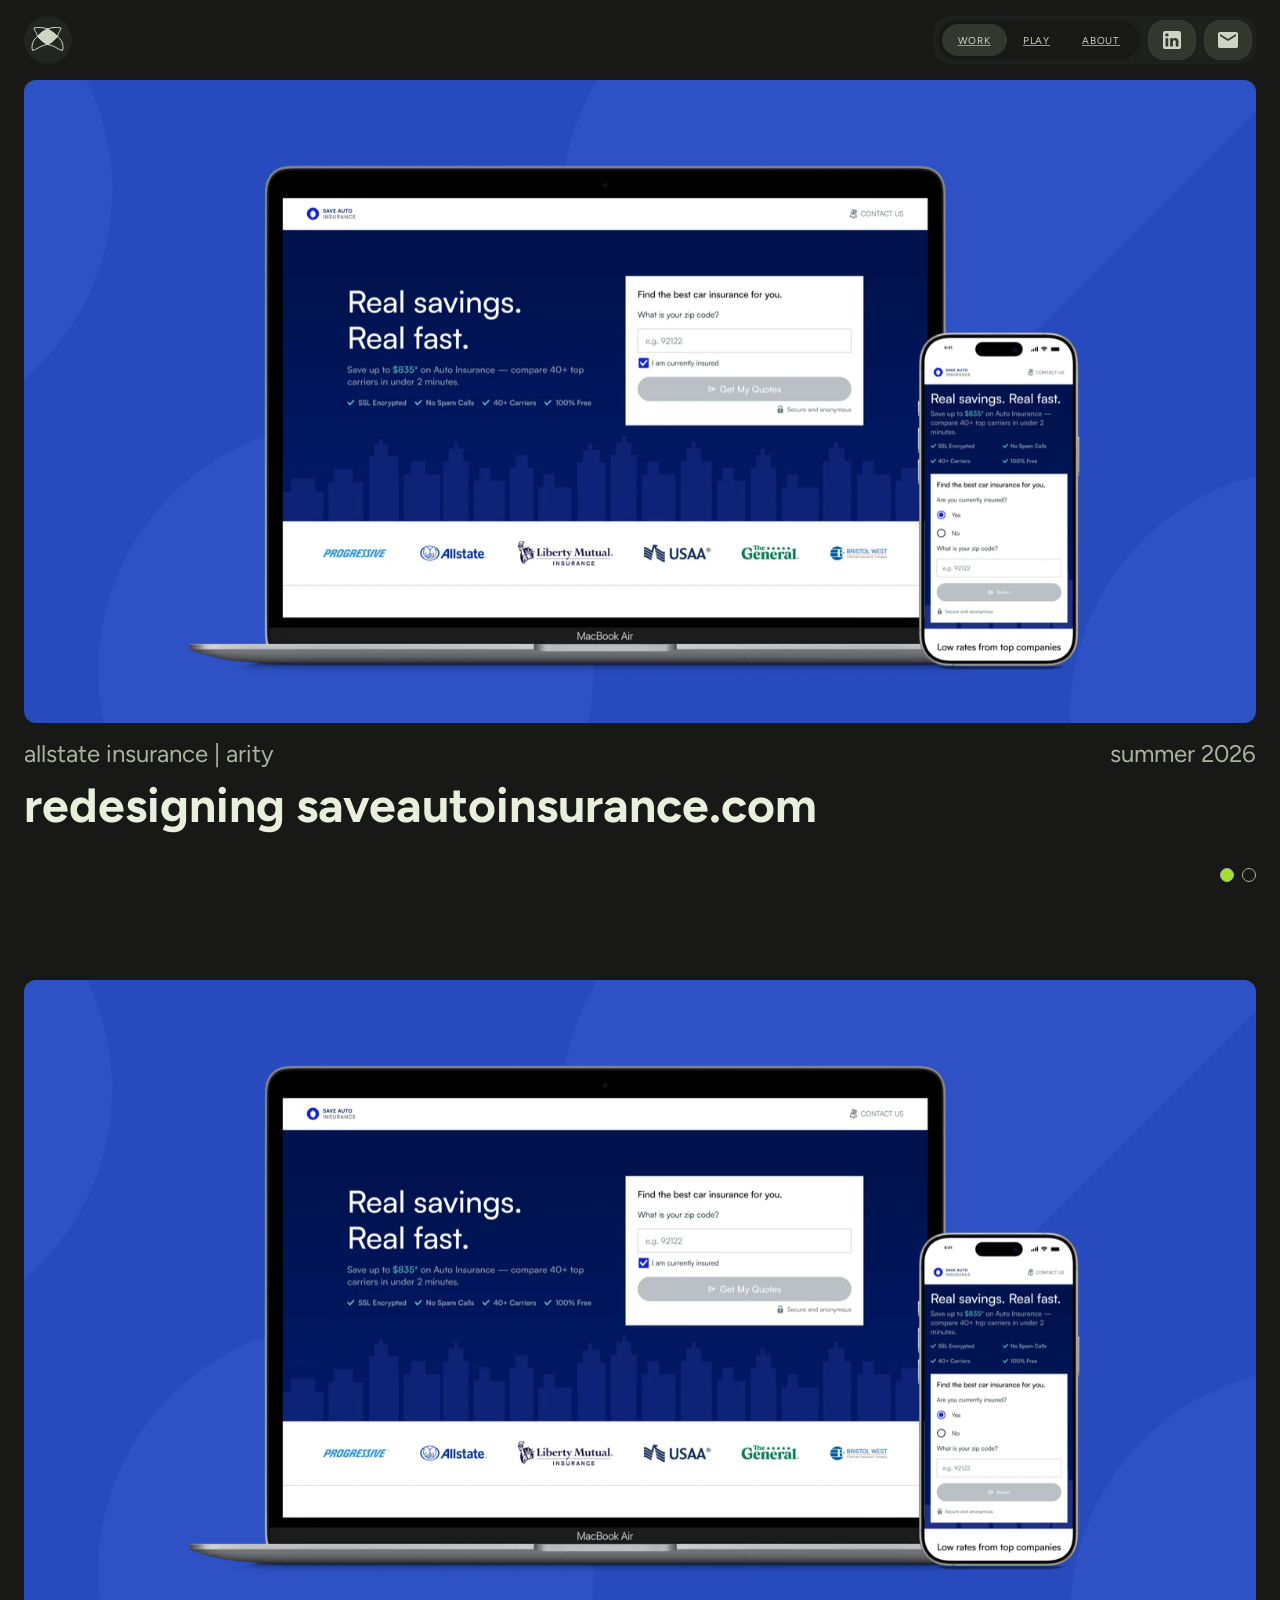
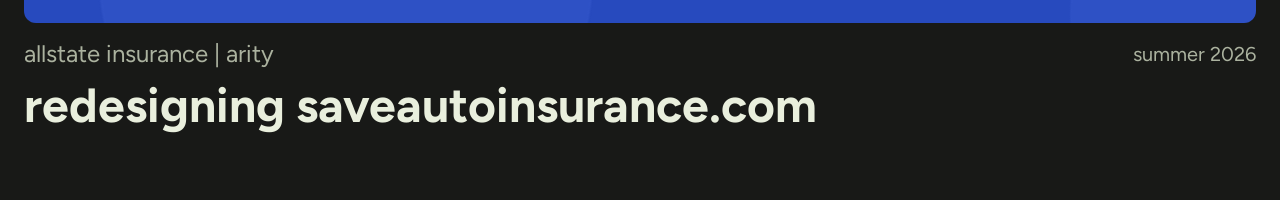
==== index.html @ 1e40fb89 "safety update before claude" ====
<!DOCTYPE html>
<html lang="en">
    <head>
        <meta charset="UTF-8">
        <meta name="viewport" content="width=device-width,initial-scale=1.0">
        <meta name="color-scheme" content="dark">
        <title>Alex Xu</title>
        <link rel="icon" type="image/png" href="/favicon-96x96.png" sizes="96x96" />
        <link rel="icon" type="image/svg+xml" href="/favicon.svg" />
        <link rel="shortcut icon" href="/favicon.ico" />
        <link rel="apple-touch-icon" sizes="180x180" href="/apple-touch-icon.png" />
        <link rel="manifest" href="/site.webmanifest" />
        <link rel="preconnect" href="https://fonts.googleapis.com" />
        <link rel="preconnect" href="https://fonts.gstatic.com" crossorigin />
        <link rel="stylesheet" href="https://fonts.googleapis.com/css2?family=Figtree:wght@500&display=swap" />
        <link rel="stylesheet" href="styles/styles.css" />
        <link rel="stylesheet" href="index.css" />
        <link rel="preload" as="image" href="images/allstate-arity-mockup.webp" fetchpriority="high" />
        <link rel="prefetch" href="saveauto.html" />
        <link rel="prefetch" href="case-study.css" as="style"/>
    </head>
    <body>
        <nav aria-label="Website navigation">
            <!--Home Icon Button-->
            <a id="home" href="index.html">
                <svg width="48" height="48" viewBox="0 0 48 48" fill="none" xmlns="http://www.w3.org/2000/svg">
                    <g clip-path="url(#clip0_3035_105)">
                    <path d="M13.5001 20.5001C16.3128 16.7986 19.2103 15.3919 23.5268 13.0001C27.7369 15.4839 30.5957 16.8768 33.5001 20.5001C29.9037 24.0291 27.667 25.9105 23.5268 28.5001C18.7123 25.8674 16.513 23.9156 13.5001 20.5001Z" fill="#E9EFDD"/>
                    <path d="M13.5001 20.5001C16.3128 16.7986 19.2103 15.3919 23.5268 13.0001M13.5001 20.5001C16.513 23.9156 18.7123 25.8674 23.5268 28.5001M13.5001 20.5001C17.4944 23.8 18.9318 25.444 23.5268 28.5001M13.5001 20.5001C10.0458 22.925 6.74932 28.5033 8.50009 34.5001C12.2789 34.0144 17.9879 28.5211 23.5268 28.5001M23.5268 13.0001C27.7369 15.4839 30.5957 16.8768 33.5001 20.5001M23.5268 13.0001L33.5001 20.5001M23.5268 28.5001C25.8317 26.8588 27.9253 26.5042 33.5001 20.5001C34.5016 15.5689 36.423 15.7238 37.0001 12.0001C32.4209 11.0397 27.6257 11.3132 23.5268 13.0001M23.5268 13.0001C18.9875 15.4839 16.4297 16.8767 13.5139 20.5M13.5139 20.5C12.5083 15.5688 10.5793 15.7237 10 12C14.5973 11.0396 19.1074 11.3132 23.5268 13.0001L13.5139 20.5ZM33.5001 20.5001C29.9037 24.0291 27.667 25.9105 23.5268 28.5001M23.5268 28.5001C28.019 25.8674 30.5232 23.9156 33.5287 20.5001M33.5287 20.5001C36.9744 22.925 40.2628 28.5033 38.5163 34.5001C34.7468 34.0144 28.6949 28.5211 23.5268 28.5001C27.8141 25.444 29.5443 23.8 33.5287 20.5001Z" stroke="#E9EFDD"/>
                    </g>
                    <defs>
                    <clipPath id="clip0_3035_105">
                    <rect width="48" height="48" rx="24" fill="white"/>
                    </clipPath>
                    </defs>
                </svg>
            </a>
            <!--Right Navbar Links-->
            <div id="navbar">
                <ul>
                    <li class="is-active"><a href="index.html"><p class="mono">Work</p></a></li>
                    <li><a href="#"><p class="mono">Play</p></a></li>
                    <li><a href="#"><p class="mono">About</p></a></li>
                </ul>
                <!--Linkedin Icon Button-->
                <a href="https://www.linkedin.com/in/alex-liaoxing-xu/" id="linkedin" target="_blank" rel="noopener noreferrer">
                    <svg width="24" height="24" viewBox="0 0 24 24" fill="none" xmlns="http://www.w3.org/2000/svg">
                    <path d="M19 3C19.5304 3 20.0391 3.21071 20.4142 3.58579C20.7893 3.96086 21 4.46957 21 5V19C21 19.5304 20.7893 20.0391 20.4142 20.4142C20.0391 20.7893 19.5304 21 19 21H5C4.46957 21 3.96086 20.7893 3.58579 20.4142C3.21071 20.0391 3 19.5304 3 19V5C3 4.46957 3.21071 3.96086 3.58579 3.58579C3.96086 3.21071 4.46957 3 5 3H19ZM18.5 18.5V13.2C18.5 12.3354 18.1565 11.5062 17.5452 10.8948C16.9338 10.2835 16.1046 9.94 15.24 9.94C14.39 9.94 13.4 10.46 12.92 11.24V10.13H10.13V18.5H12.92V13.57C12.92 12.8 13.54 12.17 14.31 12.17C14.6813 12.17 15.0374 12.3175 15.2999 12.5801C15.5625 12.8426 15.71 13.1987 15.71 13.57V18.5H18.5ZM6.88 8.56C7.32556 8.56 7.75288 8.383 8.06794 8.06794C8.383 7.75288 8.56 7.32556 8.56 6.88C8.56 5.95 7.81 5.19 6.88 5.19C6.43178 5.19 6.00193 5.36805 5.68499 5.68499C5.36805 6.00193 5.19 6.43178 5.19 6.88C5.19 7.81 5.95 8.56 6.88 8.56ZM8.27 18.5V10.13H5.5V18.5H8.27Z" fill="#E9EFDD"/>
                    </svg>
                </a>
                <!--Email Icon Button-->
                <a href="#" id="email">
                    <svg width="24" height="24" viewBox="0 0 24 24" fill="none" xmlns="http://www.w3.org/2000/svg">
                    <path d="M20 8L12 13L4 8V6L12 11L20 6M20 4H4C2.89 4 2 4.89 2 6V18C2 18.5304 2.21071 19.0391 2.58579 19.4142C2.96086 19.7893 3.46957 20 4 20H20C20.5304 20 21.0391 19.7893 21.4142 19.4142C21.7893 19.0391 22 18.5304 22 18V6C22 5.46957 21.7893 4.96086 21.4142 4.58579C21.0391 4.21071 20.5304 4 20 4Z" fill="#E9EFDD"/>
                    </svg>
                </a>
            </div>
        </nav>
        <main>
            <figure class="project-card">
                <a href="saveauto.html" class="mockup-card saveauto" preload>
                    <img
                        class="mockup-card__image"
                        src="images/allstate-arity-mockup.webp"
                        alt="Save Auto Insurance redesign shown on a laptop and phone: a hero with a zip code lookup for auto insurance quotes, followed by a row of insurance carrier logos"
                        width="1200"
                        height="700"
                        fetchpriority="high"
                    >
                </a>
                <figcaption class="project-card__caption">
                    <div class="project-card__meta">
                        <p class="heading">allstate insurance | arity</p>
                        <p class="heading">summer 2026</p>
                    </div>
                    <h1 class="banner">redesigning saveautoinsurance.com</h1>
                </figcaption>
            </figure>
            <figure class="project-card">
                <div class="mockup-card saveauto">
                    <img
                        class="mockup-card__image"
                        src="images/allstate-arity-mockup.webp"
                        alt="Save Auto Insurance redesign shown on a laptop and phone: a hero with a zip code lookup for auto insurance quotes, followed by a row of insurance carrier logos"
                        width="1200"
                        height="700"
                        loading="lazy"
                        decoding="async"
                    >
                </div>
                <figcaption class="project-card__caption">
                    <div class="project-card__meta">
                        <p class="heading">allstate insurance | arity</p>
                        <p class="body-reg">summer 2026</p>
                    </div>
                    <h1 class="banner">redesigning saveautoinsurance.com</h1>
                </figcaption>
            </figure>
        </main>
        <footer aria-label="Carousel Navigation">
            <div class="dots">
                <button type="button" class="dot"></button>
                <button type="button" class="dot"></button>
            </div>
        </footer>
        <script src="nav.js" defer></script>
        <script src="resistive-scroll.js" defer></script>
        <script src="footer-dots.js" defer></script>
    </body>
</html>
---- styles/styles.css ----
@import url('type.css');
@import url('colors.css');

:root {
    /* Spacing and Sizing */
    --navbar-height: 48px;
    --min-spacing-block: clamp(16px,1vh,20px);
    --min-spacing-inline: clamp(24px,1.5vw,28px);

    /* Motion */
    --ease-signature: cubic-bezier(0.22, 1, 0.36, 1);
    --page-fade-duration: 0.25s;
}

/* Keep the old page painted until the next one is ready on same-site navigation */
/* @view-transition {
    navigation: auto;
}

/* Fade the old page out fully, then fade the new page in */
/* ::view-transition-old(root) {
    animation-duration: 0.5s;
    animation: page-fade-out var(--ease-signature) both;
}

::view-transition-new(root) {
    animation: page-fade-in var(--page-fade-duration) var(--ease-signature) var(--page-fade-duration) both;
} */

/* @keyframes page-fade-out {
    to { opacity: 0; }
}

@keyframes page-fade-in {
    from { opacity: 0; }
} */

/* @media (prefers-reduced-motion: reduce) {
    ::view-transition-group(*),
    ::view-transition-old(*),
    ::view-transition-new(*) {
        animation: none;
    }
} */

*,
*::before,
*::after {
    box-sizing: border-box;
}

body,
h1, h2, h3, h4, h5, h6,
p, blockquote, figure,
ul, ol, dl, dd {
    margin: 0;
}

ul, ol {
    padding: 0;
    list-style: none;
}

html {
    color-scheme: dark;
    background-color: var(--surface-primary);
    nav {
        position: fixed;
        inset: var(--min-spacing-block) var(--min-spacing-inline) auto;  /* top right bottom left */
        z-index: 2;
        display: flex;
        align-items: center;
        justify-content: space-between;
        opacity: 0.88;

        #home {
            background-color: var(--surface-tertiary);
            aspect-ratio: 1/1;
            height: var(--navbar-height);
            border-radius: 999px;
            svg {
                vertical-align: middle;
            }
        }

        @media (width < 644px) {
            .body-sm {
                display: none;
            }
        }

        #navbar {
            display: flex;
            align-items: center;
            height: var(--navbar-height);
            padding: 4px;
            gap: clamp(8px,.5vw,10px);
            border-radius: 16px;
            background-color: var(--surface-secondary);

            ul {
                position: relative;
                display: flex;
                align-items: center;
                height: 100%;
                border-radius: 999px;
                background-color: var(--surface-primary);
                padding: 4px;

                .nav-pill {
                    position: absolute;
                    top: 4px;
                    left: 0;
                    height: calc(100% - 8px);
                    width: 0;
                    border-radius: 999px;
                    background-color: var(--btn-default-clr);
                    /* opacity: 0; */
                    pointer-events: none;
                    transition:
                        transform 0.35s var(--ease-signature),
                        width 0.35s var(--ease-signature),
                        opacity 0.2s ease;
                }

                li {
                    position: relative;
                    height: 100%;
                    display: flex;
                    align-items: center;
                    padding-inline: clamp(16px,1vw,20px);
                
                    a {
                        display: flex;
                        align-items: center;
                        justify-content: center;
                        height: 100%;
                    }

                    .mono {
                        color: var(--text-primary);
                    }
                }
            }
            
            > a {
                display: flex;
                align-items: center;
                justify-content: center;
                height: 100%;
                padding-inline: 12px;
                border-radius: 16px;
                background-color: var(--btn-default-clr);

                &:hover {
                background-color: var(--btn-hover-clr);
                }

                @media (width < 644px) {
                    &#email {
                        display: none;
                    }
                }
            }
        }
    }

    font-family: 'Figtree', sans-serif;
    overscroll-behavior: none;
    font-synthesis: none; /* only one font weight is loaded — don't let the browser fake bold/italic */

    body {
        background-color: var(--surface-primary);
    }
    /* Banner and heading */
    h1 {
        color: var(--text-primary);

        &.banner {
            font-size: var(--banner-size);
        }
        &.heading {
            font-size: var(--heading-size);
        }
    }

    /* Body fonts and below */
    p, span, label, figcaption {
        color: var(--text-secondary);

        &.heading {
            font-size: var(--heading-size);
        }
        &.body-reg {
            font-size: var(--body-reg-size);
        }
        &.body-sm {
            font-size: var(--body-sm-size);
        }
        &.body-xsm {
            font-size: var(--body-xsm-size);
        }
        &.mono {
            font-size: var(--mono-size);
            text-transform: uppercase;
            letter-spacing: 0.08em;

            &.primary {
                color: var(--green);
            }
        }
    }

    strong {
      color: var(--text-primary);
    }

    /* Device mockup card: rotated bg pattern behind a centered image */
    .mockup-card {
        position: relative;
        display: flex;
        align-items: center;
        justify-content: center;
        overflow: hidden;
        border-radius: 12px;
        padding: 48px 48px 24px;
        background-color: var(--card-bg-color);

        /* Declared here (not inline) so the url() resolves relative to this stylesheet */
        &.saveauto {
            --card-bg-image: url('../images/OnO-card-bg.png');
            --card-bg-color: var(--saveauto-blue);
        }

        @media (width < 644px) {
            padding: clamp(12px, 4vw, 32px) clamp(12px, 4vw, 32px) clamp(8px, 2vw, 16px);
        }

        &::before {
            content: "";
            position: absolute;
            inset: -80%;
            background-image: var(--card-bg-image);
            background-size: cover;
            background-position: center;
            transform: rotate(45deg);
            pointer-events: none;
        }

        .mockup-card__image {
            position: relative;
            z-index: 1;
            width: auto;
            min-width: 0;
            height: auto;
            max-height: 96%;
            display: block;
        }
    }
}
---- index.css ----
html {
  overscroll-behavior-y: contain;
  background-color: var(--surface-primary);
}

body {
  max-width: 1512px;
  margin-inline: auto;
  padding: 0 var(--min-spacing-inline);

  /* Project card */
  .project-card {
    display: flex;
    flex-direction: column;
    gap: var(--min-spacing-block);
    width: 100%;
    height: 100svh;
    padding-top: calc(var(--navbar-height) + (var(--min-spacing-block) * 2));
    padding-bottom: var(--min-spacing-block);

    .mockup-card {
      height: 80%;
    }
    .project-card__caption {
      display: flex;
      flex-direction: column;
      gap: 8px;

      .project-card__meta {
        display: flex;
        align-items: center;
        justify-content: space-between;
        gap: 8px;
        flex-wrap: wrap;
      }
    }
  } 

  footer {
    position: fixed;
    inset: calc(100svh - 2 * var(--min-spacing-block)) var(--min-spacing-inline) auto;  /* top right bottom left */
    z-index: 2;
    display: flex;
    align-items: center;
    justify-content: right;

    .dots {
      display: flex;
      gap: 8px;
      .dot {
        appearance: none;
        padding: 0;
        background-color: transparent;
        aspect-ratio: 1/1;
        width: 14px;
        border: 1px solid var(--gray);
        border-radius: 999px;
        transition: background-color 0.35s var(--ease-signature);

        &.is-active {
          background-color: var(--green);
        }
      }
    }
  }
}
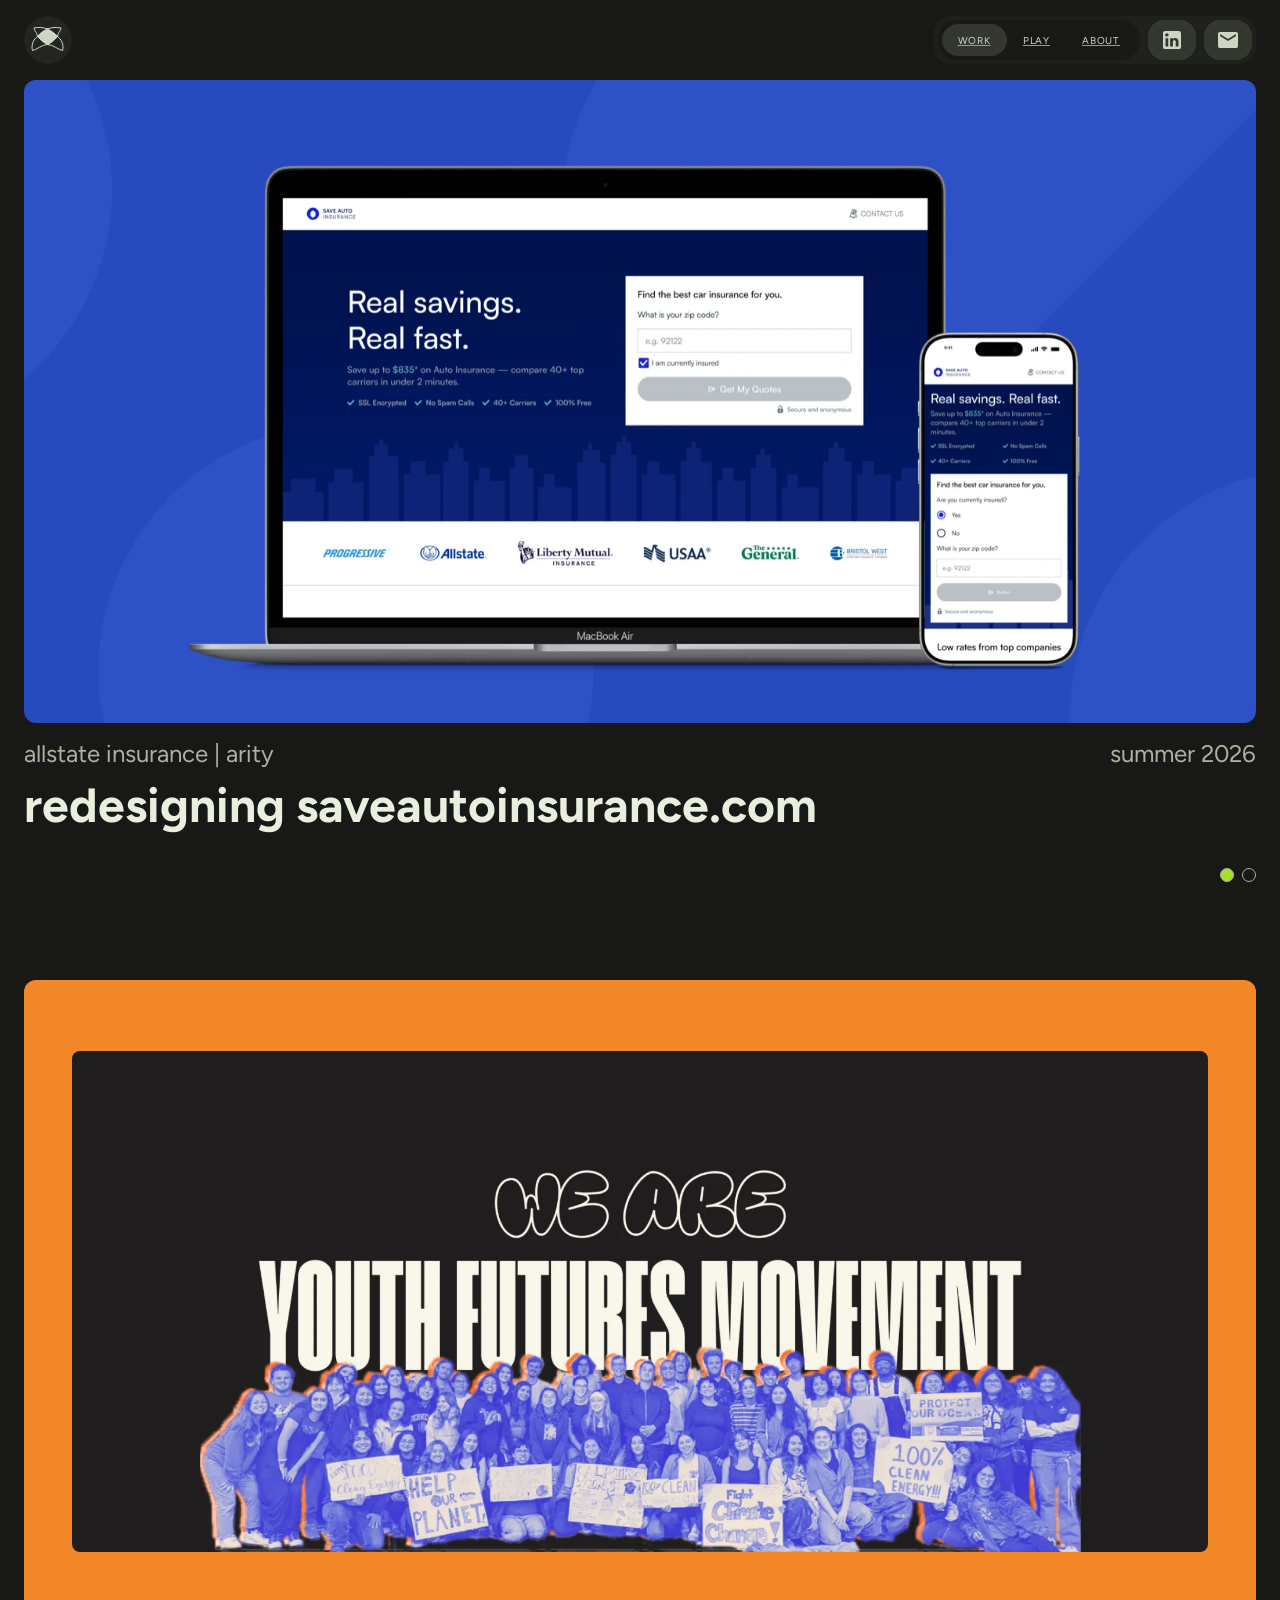
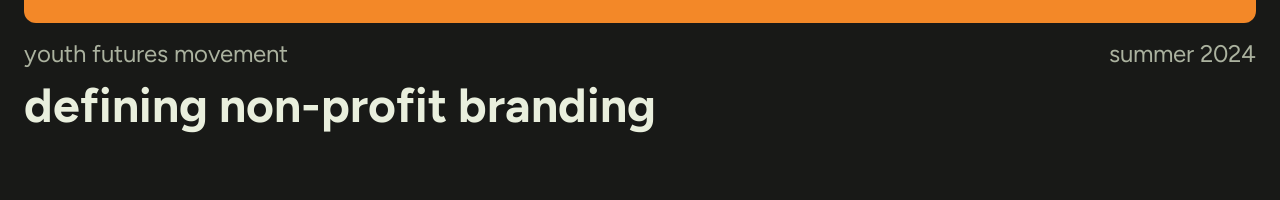
==== commit 888bbd7d: "Claude converted YFM" ====
--- a/index.html
+++ b/index.html
@@ -13,11 +13,22 @@
         <link rel="preconnect" href="https://fonts.googleapis.com" />
         <link rel="preconnect" href="https://fonts.gstatic.com" crossorigin />
         <link rel="stylesheet" href="https://fonts.googleapis.com/css2?family=Figtree:wght@500&display=swap" />
+        <link rel="stylesheet" href="styles/type.css" />
+        <link rel="stylesheet" href="styles/colors.css" />
         <link rel="stylesheet" href="styles/styles.css" />
         <link rel="stylesheet" href="index.css" />
         <link rel="preload" as="image" href="images/allstate-arity-mockup.webp" fetchpriority="high" />
+        <!-- Prerender the case study in the background so clicking into it is instant (Chromium) -->
+        <script type="speculationrules">
+        {
+            "prerender": [
+                { "urls": ["saveauto.html"], "eagerness": "immediate" }
+            ]
+        }
+        </script>
+        <!-- Fallback for browsers without speculation rules: warm the cache instead -->
         <link rel="prefetch" href="saveauto.html" />
-        <link rel="prefetch" href="case-study.css" as="style"/>
+        <link rel="prefetch" href="styles/case-study.css" as="style" />
     </head>
     <body>
         <nav aria-label="Website navigation">
@@ -58,7 +69,7 @@
         </nav>
         <main>
             <figure class="project-card">
-                <a href="saveauto.html" class="mockup-card saveauto" preload>
+                <a href="saveauto.html" class="mockup-card saveauto">
                     <img
                         class="mockup-card__image"
                         src="images/allstate-arity-mockup.webp"
@@ -77,23 +88,23 @@
                 </figcaption>
             </figure>
             <figure class="project-card">
-                <div class="mockup-card saveauto">
+                <a href="yfm.html" class="mockup-card yfm">
                     <img
                         class="mockup-card__image"
-                        src="images/allstate-arity-mockup.webp"
-                        alt="Save Auto Insurance redesign shown on a laptop and phone: a hero with a zip code lookup for auto insurance quotes, followed by a row of insurance carrier logos"
-                        width="1200"
-                        height="700"
+                        src="images/yfm/banner.webp"
+                        alt="The redesigned Youth Futures Movement home page banner: &ldquo;We are Youth Futures Movement&rdquo; above a photo of members holding protest signs"
+                        width="1920"
+                        height="846"
                         loading="lazy"
                         decoding="async"
                     >
-                </div>
+                </a>
                 <figcaption class="project-card__caption">
                     <div class="project-card__meta">
-                        <p class="heading">allstate insurance | arity</p>
-                        <p class="body-reg">summer 2026</p>
+                        <p class="heading">youth futures movement</p>
+                        <p class="heading">summer 2024</p>
                     </div>
-                    <h1 class="banner">redesigning saveautoinsurance.com</h1>
+                    <h1 class="banner">defining non-profit branding</h1>
                 </figcaption>
             </figure>
         </main>
--- a/styles/type.css
+++ b/styles/type.css
@@ -0,0 +1,9 @@
+:root {
+    --type-base: 1rem;
+    --banner-size: calc(3*var(--type-base));
+    --mono-size: calc(0.625*var(--type-base));
+    --heading-size: calc(1.5*var(--type-base));
+    --body-reg-size: calc(1.25*var(--type-base));
+    --body-sm-size: var(--type-base);
+    --body-xsm-size: calc(0.75*var(--type-base));
+}
--- a/styles/colors.css
+++ b/styles/colors.css
@@ -0,0 +1,25 @@
+:root {
+    /* Primitives */
+    --black: #181917;
+    --white: #E9EFDD;
+    --gray: #ABB29F;
+    --green: #A4E02B;
+    --disabled: #4C5044;
+    --saveauto-blue: #274DCB;
+    --yfm-orange: #F38828;
+
+    /* Surfaces */
+    --surface-primary: var(--black);
+    --surface-secondary: #1F211E;
+    --surface-tertiary: #242723;
+
+    /* Text */
+    --text-primary: var(--white);
+    --text-secondary: var(--gray);
+
+    /* Buttons */
+    --btn-default-clr: #373C33;
+    --btn-icon-clr: var(--white);
+    --btn-hover-clr: #454C40;
+    --btn-border-clr: #E9EFDD;
+}
--- a/styles/styles.css
+++ b/styles/styles.css
@@ -1,5 +1,3 @@
-@import url('type.css');
-@import url('colors.css');
 
 :root {
     /* Spacing and Sizing */
@@ -232,6 +230,20 @@
             --card-bg-color: var(--saveauto-blue);
         }
 
+        /* Flat brand color, no pattern; the banner sits inset like a framed screenshot */
+        &.yfm {
+            --card-bg-color: var(--yfm-orange);
+            padding: 48px;
+
+            @media (width < 644px) {
+                padding: clamp(12px, 4vw, 32px);
+            }
+
+            .mockup-card__image {
+                border-radius: 8px;
+            }
+        }
+
         @media (width < 644px) {
             padding: clamp(12px, 4vw, 32px) clamp(12px, 4vw, 32px) clamp(8px, 2vw, 16px);
         }
--- a/styles/case-study.css
+++ b/styles/case-study.css
@@ -0,0 +1,674 @@
+/* Case study pages (e.g. saveauto.html) — a long-form article layout on a 12-column grid,
+   distinct from the homepage's full-viewport project-card carousel. */
+
+.case {
+  display: flex;
+  flex-direction: column;
+  align-items: center;
+  gap: 64px;
+  width: 100%;
+  max-width: 1512px;
+  /* margin-inline: auto; */
+  padding-top: calc(var(--navbar-height) + (var(--min-spacing-block) * 2));
+  padding-bottom: calc(var(--min-spacing-block) * 3);
+}
+
+.case-row {
+  display: grid;
+  grid-template-columns: repeat(12, 1fr);
+  grid-template-rows: auto auto;
+  gap: 8px;
+  width: 100%;
+}
+
+/* Hero */
+.hero {
+  font-weight: medium;
+  gap: 32px 8px;
+
+  .case-hero {
+    grid-column: 3 / span 5;
+    font-size: var(--banner-size);
+    color: var(--text-secondary);
+  }
+
+  .meta {
+    grid-column: 3 / span 8;
+    display: flex;
+    gap: 32px;
+    font-size: var(--body-sm-size);
+
+    dl {
+      display: flex;
+      flex-direction: column;
+      gap: 8px;
+    }
+
+    dt {
+      color: var(--text-secondary);
+    }
+
+    dd {
+      margin: 0;
+      color: var(--text-primary);
+    }
+  }
+  
+  @media (width < 1200px) {
+    .case-hero {
+      grid-column: 2 / span 6;
+    }
+    .meta {
+      grid-column: 2 / span 9;
+    }
+  }
+}
+
+/* Device mockup row */
+.mockup {
+  grid-template-rows: auto;
+  
+  .mockup-card {
+    grid-column: 2 / -2;
+  }
+}
+
+/* Shared intro pattern: a green mono eyebrow, used two ways below. */
+.split-text {
+  .row-eyebrow {
+    grid-column: 3 / span 2;
+    grid-row: 1 / 2;
+  }
+
+  .row-heading {
+    grid-column: 3 / span 2;
+    grid-row: 2;
+  }
+
+  .row-body {
+    grid-column: 6 / span 4;
+    grid-row-start: 2;
+
+    display: flex;
+    flex-direction: column;
+    gap: 32px;
+
+    .row-meta {
+      display: flex;
+      gap: 64px;
+      color: var(--text-secondary);
+
+      @media (width < 644px) {
+        gap: 32px;
+      }
+    }
+  }
+
+  /* Medium widths: widen both columns so the heading doesn't wrap word-by-word */
+  @media (width < 1200px) {
+    .row-eyebrow,
+    .row-heading {
+      grid-column: 2 / span 4;
+    }
+
+    .row-body {
+      grid-column: 6 / span 6;
+    }
+  }
+
+  /* Small widths: stack eyebrow → heading → body in one column */
+  @media (width < 900px) {
+    grid-template-rows: auto auto auto;
+    row-gap: 16px;
+
+    .row-heading,
+    .row-body {
+      grid-column: 1 / -1;
+    }
+    .row-eyebrow {
+      grid-row: 1;
+    }
+    .row-heading {
+      grid-row: 2;
+    }
+    .row-body {
+      grid-row: 3;
+    }
+  }
+}
+
+.stacked-text {
+  grid-template-rows: auto auto auto;
+  
+  .row-eyebrow {
+    grid-column: 3 / span 2;
+    grid-row: 1;
+  }
+
+  .row-heading {
+    grid-column: 3 / span 8;
+    grid-row: 2;
+  }
+
+  .row-subheading {
+    grid-column: 3 / span 8;
+    grid-row: 3;
+  }
+
+  @media (width < 1200px) {
+    .row-eyebrow,
+    .row-heading,
+    .row-subheading {
+      grid-column: 2 / -2;
+    }
+  }
+}
+
+/* Video player cards (original + final before/after screens) */
+.card-container {
+  --container-height: 64vh;
+  display: grid;
+
+  grid-column: 3 / span 8;
+  height: var(--container-height);
+  width: fit-content;
+
+  @media (width < 1200px) {
+    grid-column: 2 / span 10;
+  }
+
+  &.video {
+    grid-template-columns: subgrid;
+    /* display: flex;
+    gap: 8px; */
+    height: fit-content;
+
+    .card.desktop {
+      grid-column: 1 / span 6;
+    }
+    .card.mobile {
+      grid-column: 7 / span 2;
+    }
+
+    @media (width < 1200px) {
+      .card.desktop {
+        grid-column: 1 / span 7;
+      }
+      .card.mobile {
+        grid-column: 8 / span 3;
+      }
+    }
+  }
+
+  &.research {
+    grid-template-columns: 1fr 1fr;
+    /* Row 1 hugs the logo card; the time card spans the fr row, so it's excluded from row 1's sizing */
+    grid-template-rows: auto 1fr;
+    align-items: start;
+    gap: 8px;
+    height: auto;
+
+    .logo {
+      grid-column: 1;
+      grid-row: 1;
+    }
+
+    .time {
+      grid-column: 2;
+      grid-row: 1 / span 2;
+
+      .header {
+        display: flex;
+        align-items: flex-start;
+        justify-content: space-between;
+        width: 100%;
+
+        img {
+          width: 16px;
+          height: 16px;
+        }
+      }
+
+      .list {
+        display: flex;
+        flex-direction: column;
+        gap: 24px;
+        width: 100%;
+
+        .result {
+          display: flex;
+          flex-direction: column;
+          gap: 8px;
+          width: 100%;
+
+          .name {
+            color: var(--text-primary);
+            font-size: var(--body-sm-size);
+          }
+
+          .timing-bar {
+            display: flex;
+            align-items: center;
+            justify-content: space-between;
+            gap: 8px;
+            width: 100%;
+
+            .bar-fill {
+              height: 4px;
+              border-radius: 100px;
+              background-color: var(--green);
+            }
+
+            .bar-time {
+              color: var(--text-primary);
+              font-size: var(--body-xsm-size);
+              white-space: nowrap;
+            }
+          }
+        }
+      }
+    }
+
+    .insight {
+      grid-column: 1;
+      grid-row: 2;
+    }
+  }
+
+  /* Image/video cards that split the content columns evenly; .wide takes a whole row */
+  &.gallery {
+    grid-template-columns: repeat(auto-fit, minmax(240px, 1fr));
+    gap: 8px;
+    align-items: start;
+    width: auto;
+    height: auto;
+
+    .card {
+      &.wide {
+        grid-column: 1 / -1;
+
+        /* Keep full-row videos from filling the whole viewport */
+        .video-card-frame {
+          align-self: center;
+          width: 75%;
+        }
+      }
+
+      > img {
+        width: 100%;
+        height: auto;
+        border-radius: 4px;
+      }
+    }
+  }
+}
+
+.card {
+    pointer-events: none;
+    --card-gap: calc(2*var(--min-spacing-block, 16px));
+    --card-label-line-height: 1.2;
+    display: flex;
+    flex-direction: column;
+    align-items: flex-start;
+    gap: var(--card-gap);
+    padding: var(--min-spacing-block,16px) var(--min-spacing-inline, 24px);
+    border-radius: 16px;
+    background-color: var(--surface-secondary);
+    flex: none;
+    height: fit-content;
+
+    &.grid {
+      height: fit-content;
+    }
+
+    figcaption {
+      font-size: var(--body-xsm-size);
+      color: var(--text-secondary);
+      width: 100%;
+      text-align: right;
+    }
+
+    /* Fill remaining card height (computed so it's definite for width sizing), hug video width */
+    .video-card-frame {
+      pointer-events: none;
+      position: relative;
+      height: auto;
+      overflow: hidden;
+      border: 1px solid var(--disabled);
+      background-color: var(--black);
+
+      &.desktop {
+        border-radius: 22px;
+        /* 16px bezel + 14px top / 22px bottom strips */
+        padding: 30px 16px 38px;
+      }
+
+      &.mobile {
+        border-radius: 38px;
+        padding: 8px;
+      }
+
+      /* Fill frame height, width follows the video's aspect ratio */
+      .video-card-screen {
+        /* Re-enable hover for play-on-hover.js (card + frame set none, which inherits) */
+        pointer-events: auto;
+        display: block;
+        height: auto;
+        width: 100%;
+        background-color: var(--black);
+        opacity: .8;
+        border-radius: 30px;
+        transition: opacity 0.2s;
+
+        &:hover {
+          opacity: 1;
+        }
+      }
+
+      &.desktop .video-card-screen {
+        border-radius: 0px;
+      }
+
+      .video-card-statusbar {
+        display: flex;
+        align-items: center;
+        justify-content: space-between;
+        color: var(--black);
+        font-size: 10px;
+        z-index: 1;
+        position: absolute;
+        width: 72%;
+        top: 4%;
+        left: 16%;
+
+        img {
+          width: 42px;
+          height: auto;
+        }
+      }
+    }
+  }
+
+/* Accordion */
+
+.accordion {
+  grid-column: 3 / -3;
+  display: flex;
+  flex-direction: column;
+  justify-content: space-between;
+  padding: var(--min-spacing-block,16px) var(--min-spacing-inline, 24px);
+  border-radius: 16px;
+  background-color: var(--surface-secondary);
+
+  header {
+    .accordion-tabs {
+      border: none;
+      display: flex;
+      margin: 0;
+      padding: 0;
+      gap: var(--min-spacing-inline, 24px);
+      margin-bottom: calc(0.5 * var(--min-spacing-block, 16px));
+
+      /* Visually hidden, still read by screen readers */
+      legend {
+        position: absolute;
+        width: 1px;
+        height: 1px;
+        overflow: hidden;
+        clip-path: inset(50%);
+        white-space: nowrap;
+      }
+
+      label {
+        position: relative;
+
+        /* Visually hidden but focusable, so Tab/arrow keys still work */
+        input[type="radio"] {
+          position: absolute;
+          inset: 0;
+          margin: 0;
+          opacity: 0;
+          cursor: pointer;
+        }
+        span {
+          color: var(--disabled);
+          transition: color var(--ease-signature) 0.2s;
+          cursor: pointer;
+        }
+        input[type="radio"]:checked + span {
+          color: var(--text-secondary);
+        }
+        input[type="radio"]:focus-visible + span {
+          outline: 2px solid var(--text-secondary);
+          outline-offset: 4px;
+          border-radius: 4px;
+        }
+      }
+    }
+
+    .accordion-divider {
+      height: 1px;
+      background-color: var(--text-secondary);
+      margin-bottom: var(--min-spacing-block);
+    }
+  }
+
+  /* One panel per tab; the panel matching the checked tab's position is shown */
+  .accordion-content {
+    text-align: center;
+    display: none;
+    flex-direction: column;
+    align-items: center;
+    gap: calc(2*var(--min-spacing-block,24px));
+    min-height: 400px;
+
+    .accordion:has(.accordion-tabs label:nth-of-type(1) input:checked) &:nth-of-type(1),
+    .accordion:has(.accordion-tabs label:nth-of-type(2) input:checked) &:nth-of-type(2),
+    .accordion:has(.accordion-tabs label:nth-of-type(3) input:checked) &:nth-of-type(3) {
+      display: flex;
+
+      /* Fade in on swap */
+      @media (prefers-reduced-motion: no-preference) {
+        transition: opacity 1.2s var(--ease-signature);
+
+        @starting-style {
+          opacity: 0;
+        }
+      }
+    }
+
+    .accordion-examples {
+      display: flex;
+      flex-wrap: wrap;
+      justify-content: flex-start;
+      gap: 32px;
+
+      img {
+        width: 100%;
+        height: auto;
+      }
+    }
+
+    .accordion-caption {
+      margin-top: auto;
+      align-self: flex-end;
+      text-align: end;
+    }
+  }
+  @media (width < 1200px){
+    grid-column: 2 / -2;
+  }
+}
+/* Research cards */
+
+.case-logo-row {
+  display: flex;
+  flex-wrap: wrap;
+  align-items: center;
+  justify-content: center;
+  gap: 25px 50px;
+  width: 100%;
+  padding-block: 8px;
+}
+.case-logo-row img {
+  height: 32px;
+  width: auto;
+}
+.case-logo-row .case-logo-group {
+  display: flex;
+  align-items: center;
+  gap: 16px;
+}
+.case-insight {
+  display: flex;
+  flex-direction: column;
+  align-items: flex-end;
+  gap: 10px;
+  width: 100%;
+  padding: 12px 16px;
+  border-radius: 8px;
+  border: 1px solid var(--disabled);
+  background-color: var(--surface-tertiary);
+}
+.case-insight p:first-child {
+  width: 100%;
+  text-align: left;
+}
+.case-insight__statement {
+  width: 100%;
+  text-align: left;
+  color: var(--green);
+  font-size: var(--body-reg-size);
+}
+.case-insight__count {
+  color: var(--text-secondary);
+  font-size: var(--body-xsm-size);
+}
+
+/* Design-decision before/after comparison rows */
+
+.case-comparison {
+  grid-template-rows: repeat(auto, 3);
+  gap: 32px 8px;
+
+  .comparison-row {
+    grid-column: 3 / span 8;
+    display: grid;
+    grid-template-columns: subgrid;
+
+    .comparison-text {
+      grid-column: 1 / span 3;
+      display: flex;
+      flex-direction: column;
+      gap: 16px;
+    }
+
+    @media (width < 1200px) {
+      grid-column: 2 / -2;
+      
+      .comparison-text {
+        grid-column: 1 / span 4;
+      }
+    }
+  }
+
+  .comparison-card {
+    grid-column: 5 / span 4;
+    height: fit-content;
+    
+    video {
+      width: 100%;
+    }
+
+    @media (width < 1200px) {
+      grid-column: 6 / span 6;
+    }
+  }
+}
+
+.case-comparison__media {
+  display: flex;
+  align-items: center;
+  justify-content: center;
+  gap: 16px;
+  width: 100%;
+}
+.case-comparison__media img {
+  border-radius: 4px;
+  max-width: 100%;
+  height: auto;
+}
+
+/* Result cards */
+
+.case-result {
+  .case-result-grid {
+    grid-column: 3 / span 8;
+    display: grid;
+    grid-template-columns: subgrid;
+    gap: 8px;
+    align-items: start;
+
+    .result-card {
+      grid-column: span 2;
+      align-items: flex-start;
+      display: flex;
+      flex-direction: column;
+      gap: 16px;
+      background-color: var(--surface-secondary);
+      border-radius: 16px;
+      padding: 16px 24px;
+      
+
+      .case-result {
+        color: var(--text-primary);
+      }
+
+      strong {
+        color: var(--green);
+      }
+
+      .attribution {
+        align-self: flex-end;
+        color: var(--text-secondary);
+        font-size: var(--body-sm-size);
+      }
+    }
+    @media (width < 1200px) {
+      grid-column: 2 / -2;
+
+      .result-card {
+        grid-column: span 3;
+      }
+    }
+  }
+  
+}
+.case-result__description {
+  font-size: var(--body-sm-size);
+  color: var(--text-secondary);
+}
+
+/* Small-screen fallback: collapse the 12-column grid to a single readable column */
+@media (width < 900px) {
+  .case {
+    padding: var(--min-spacing-inline);
+  }
+  .case-row > * {
+    grid-column: 1 / -1 !important;
+  }
+  .case-comparison {
+    grid-template-columns: 1fr;
+  }
+  .card-container.research {
+    grid-template-rows: none;
+  }
+  .card-container.research,
+  .case-result-grid {
+    grid-template-columns: 1fr;
+  }
+  .card-container.research > .card {
+    grid-column: 1;
+    grid-row: auto;
+  }
+}
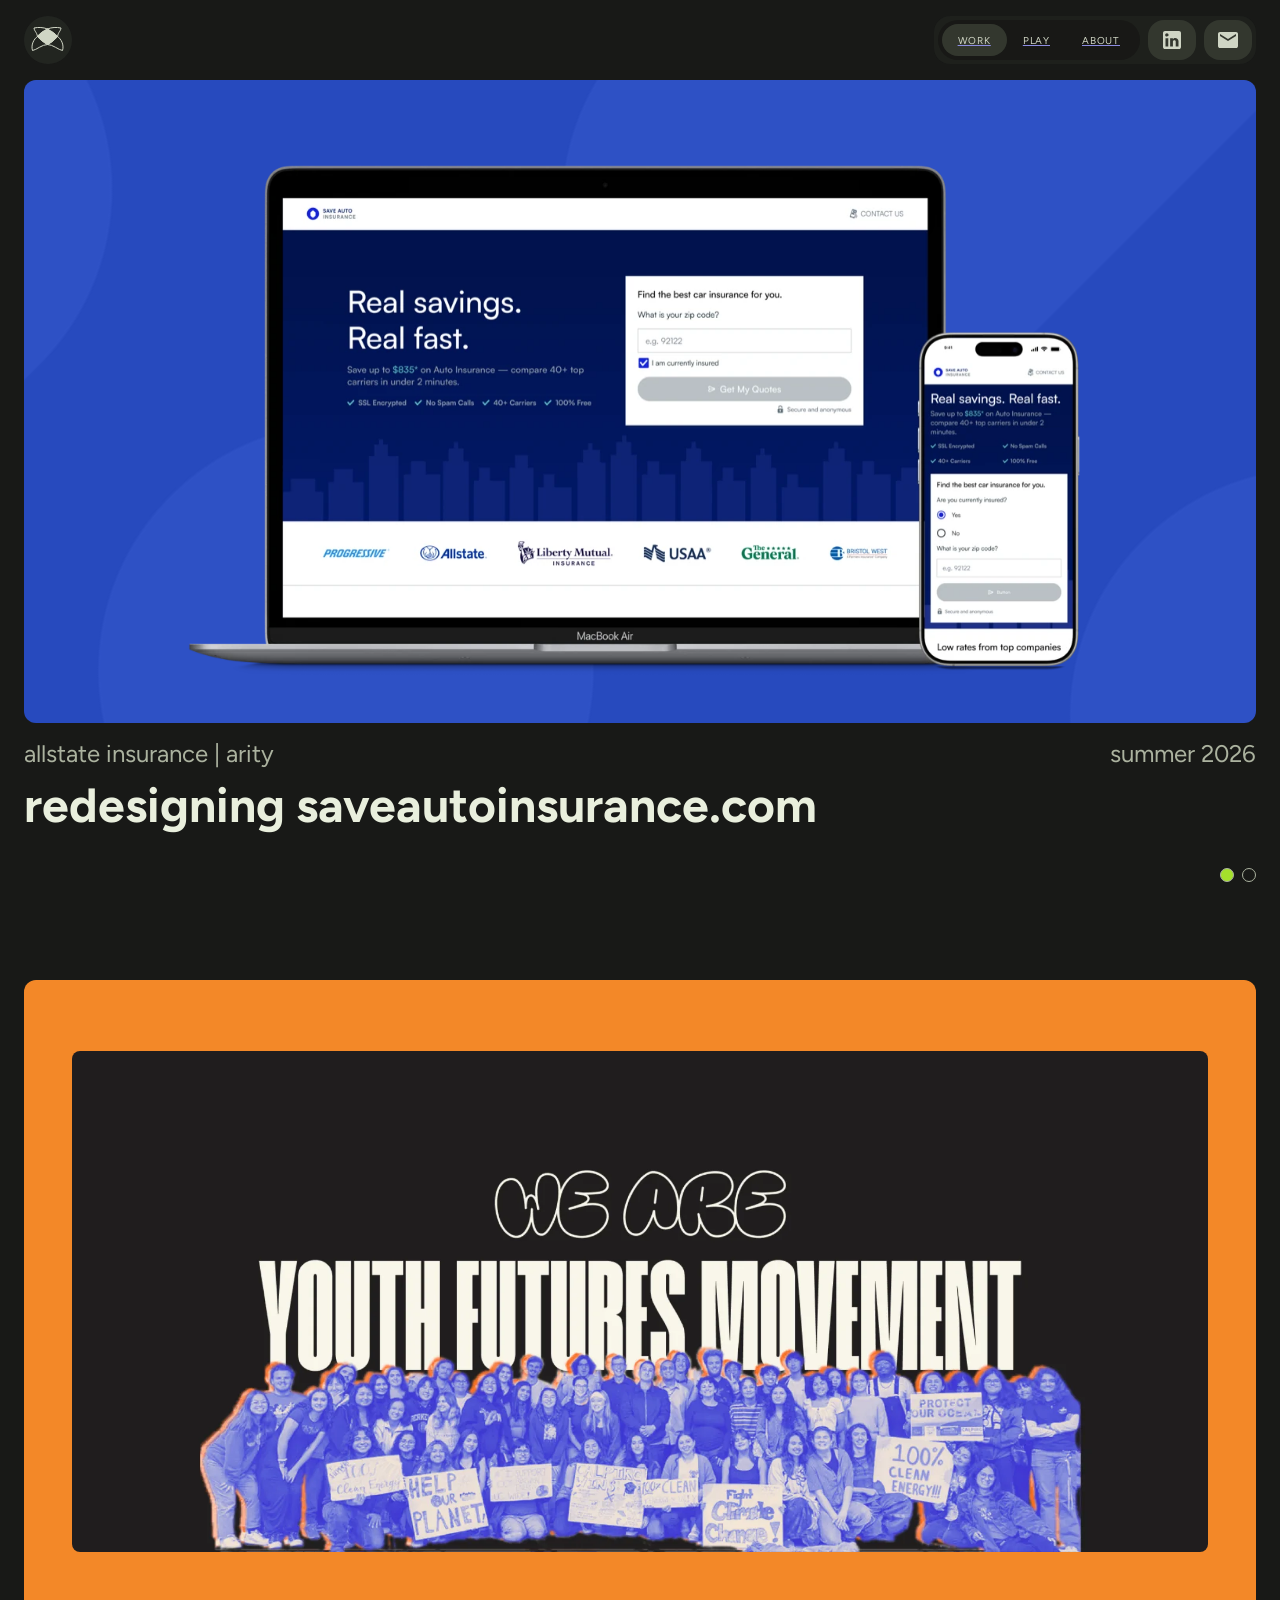
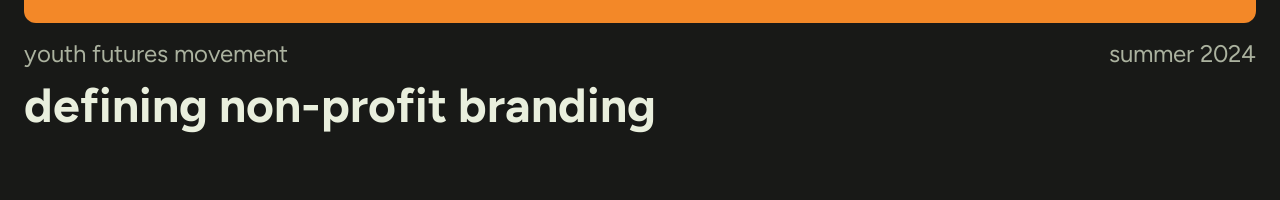
==== commit 892c5141: "Restore main to match case-study/yfm Undoes the perf/prerender-saveauto changes and the follow-up yf" ====
--- a/index.html
+++ b/index.html
@@ -13,22 +13,11 @@
         <link rel="preconnect" href="https://fonts.googleapis.com" />
         <link rel="preconnect" href="https://fonts.gstatic.com" crossorigin />
         <link rel="stylesheet" href="https://fonts.googleapis.com/css2?family=Figtree:wght@500&display=swap" />
-        <link rel="stylesheet" href="styles/type.css" />
-        <link rel="stylesheet" href="styles/colors.css" />
         <link rel="stylesheet" href="styles/styles.css" />
         <link rel="stylesheet" href="index.css" />
         <link rel="preload" as="image" href="images/allstate-arity-mockup.webp" fetchpriority="high" />
-        <!-- Prerender the case study in the background so clicking into it is instant (Chromium) -->
-        <script type="speculationrules">
-        {
-            "prerender": [
-                { "urls": ["saveauto.html"], "eagerness": "immediate" }
-            ]
-        }
-        </script>
-        <!-- Fallback for browsers without speculation rules: warm the cache instead -->
         <link rel="prefetch" href="saveauto.html" />
-        <link rel="prefetch" href="styles/case-study.css" as="style" />
+        <link rel="prefetch" href="case-study.css" as="style"/>
     </head>
     <body>
         <nav aria-label="Website navigation">
@@ -69,7 +58,7 @@
         </nav>
         <main>
             <figure class="project-card">
-                <a href="saveauto.html" class="mockup-card saveauto">
+                <a href="saveauto.html" class="mockup-card saveauto" preload>
                     <img
                         class="mockup-card__image"
                         src="images/allstate-arity-mockup.webp"
--- a/styles/styles.css
+++ b/styles/styles.css
@@ -1,3 +1,5 @@
+@import url('type.css');
+@import url('colors.css');
 
 :root {
     /* Spacing and Sizing */
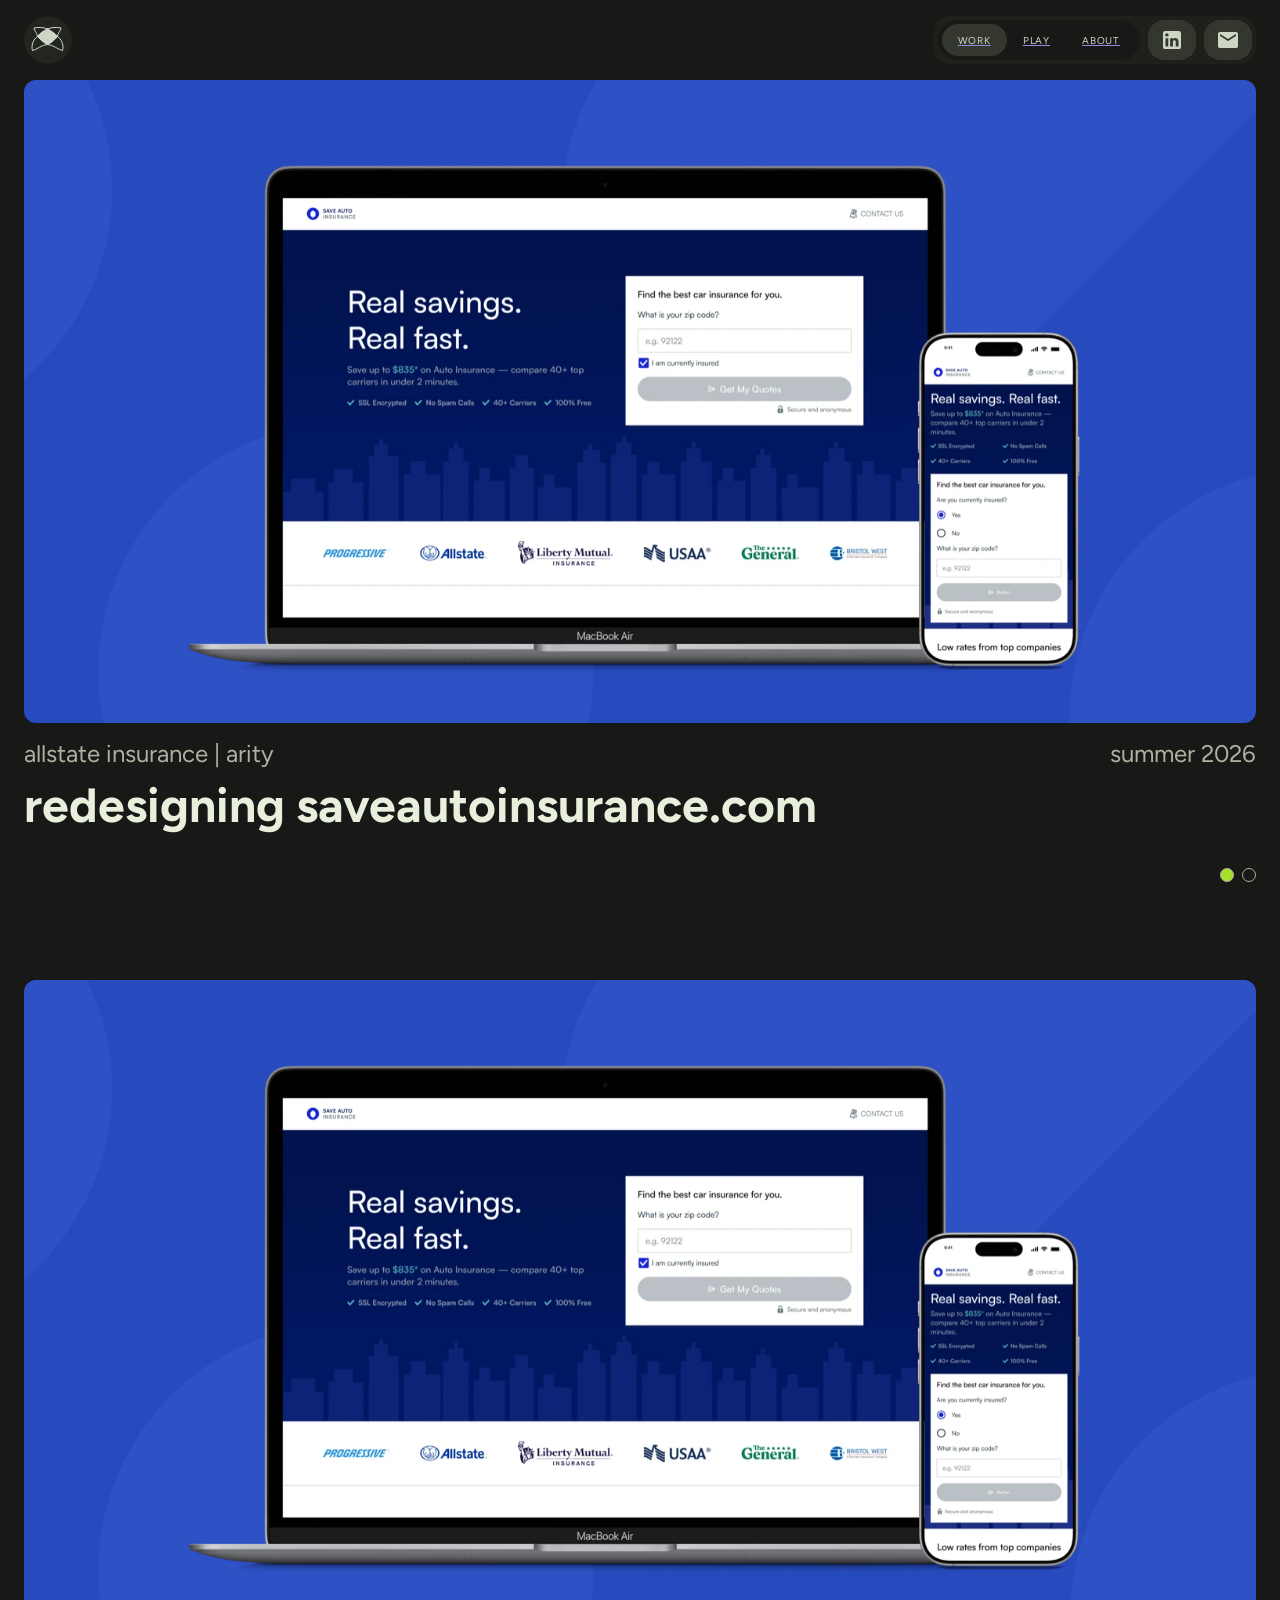
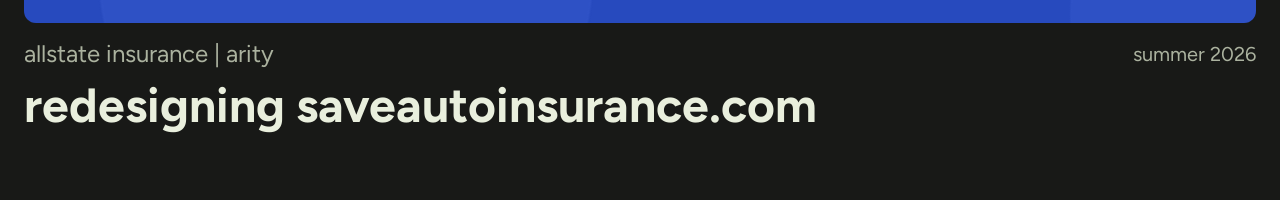
==== commit f080183d: "Revert main to 0a4dd71 (Merge pull request #1) Restores the files exactly as they were at 0a4dd71. T" ====
--- a/index.html
+++ b/index.html
@@ -13,11 +13,22 @@
         <link rel="preconnect" href="https://fonts.googleapis.com" />
         <link rel="preconnect" href="https://fonts.gstatic.com" crossorigin />
         <link rel="stylesheet" href="https://fonts.googleapis.com/css2?family=Figtree:wght@500&display=swap" />
+        <link rel="stylesheet" href="styles/type.css" />
+        <link rel="stylesheet" href="styles/colors.css" />
         <link rel="stylesheet" href="styles/styles.css" />
         <link rel="stylesheet" href="index.css" />
         <link rel="preload" as="image" href="images/allstate-arity-mockup.webp" fetchpriority="high" />
+        <!-- Prerender the case study in the background so clicking into it is instant (Chromium) -->
+        <script type="speculationrules">
+        {
+            "prerender": [
+                { "urls": ["saveauto.html"], "eagerness": "immediate" }
+            ]
+        }
+        </script>
+        <!-- Fallback for browsers without speculation rules: warm the cache instead -->
         <link rel="prefetch" href="saveauto.html" />
-        <link rel="prefetch" href="case-study.css" as="style"/>
+        <link rel="prefetch" href="styles/case-study.css" as="style" />
     </head>
     <body>
         <nav aria-label="Website navigation">
@@ -58,7 +69,7 @@
         </nav>
         <main>
             <figure class="project-card">
-                <a href="saveauto.html" class="mockup-card saveauto" preload>
+                <a href="saveauto.html" class="mockup-card saveauto">
                     <img
                         class="mockup-card__image"
                         src="images/allstate-arity-mockup.webp"
@@ -77,23 +88,23 @@
                 </figcaption>
             </figure>
             <figure class="project-card">
-                <a href="yfm.html" class="mockup-card yfm">
+                <div class="mockup-card saveauto">
                     <img
                         class="mockup-card__image"
-                        src="images/yfm/banner.webp"
-                        alt="The redesigned Youth Futures Movement home page banner: &ldquo;We are Youth Futures Movement&rdquo; above a photo of members holding protest signs"
-                        width="1920"
-                        height="846"
+                        src="images/allstate-arity-mockup.webp"
+                        alt="Save Auto Insurance redesign shown on a laptop and phone: a hero with a zip code lookup for auto insurance quotes, followed by a row of insurance carrier logos"
+                        width="1200"
+                        height="700"
                         loading="lazy"
                         decoding="async"
                     >
-                </a>
+                </div>
                 <figcaption class="project-card__caption">
                     <div class="project-card__meta">
-                        <p class="heading">youth futures movement</p>
-                        <p class="heading">summer 2024</p>
+                        <p class="heading">allstate insurance | arity</p>
+                        <p class="body-reg">summer 2026</p>
                     </div>
-                    <h1 class="banner">defining non-profit branding</h1>
+                    <h1 class="banner">redesigning saveautoinsurance.com</h1>
                 </figcaption>
             </figure>
         </main>
--- a/styles/type.css
+++ b/styles/type.css
@@ -0,0 +1,9 @@
+:root {
+    --type-base: 1rem;
+    --banner-size: calc(3*var(--type-base));
+    --mono-size: calc(0.625*var(--type-base));
+    --heading-size: calc(1.5*var(--type-base));
+    --body-reg-size: calc(1.25*var(--type-base));
+    --body-sm-size: var(--type-base);
+    --body-xsm-size: calc(0.75*var(--type-base));
+}
--- a/styles/colors.css
+++ b/styles/colors.css
@@ -0,0 +1,24 @@
+:root {
+    /* Primitives */
+    --black: #181917;
+    --white: #E9EFDD;
+    --gray: #ABB29F;
+    --green: #A4E02B;
+    --disabled: #4C5044;
+    --saveauto-blue: #274DCB;
+
+    /* Surfaces */
+    --surface-primary: var(--black);
+    --surface-secondary: #1F211E;
+    --surface-tertiary: #242723;
+
+    /* Text */
+    --text-primary: var(--white);
+    --text-secondary: var(--gray);
+
+    /* Buttons */
+    --btn-default-clr: #373C33;
+    --btn-icon-clr: var(--white);
+    --btn-hover-clr: #454C40;
+    --btn-border-clr: #E9EFDD;
+}
--- a/styles/styles.css
+++ b/styles/styles.css
@@ -1,5 +1,3 @@
-@import url('type.css');
-@import url('colors.css');
 
 :root {
     /* Spacing and Sizing */
@@ -232,20 +230,6 @@
             --card-bg-color: var(--saveauto-blue);
         }
 
-        /* Flat brand color, no pattern; the banner sits inset like a framed screenshot */
-        &.yfm {
-            --card-bg-color: var(--yfm-orange);
-            padding: 48px;
-
-            @media (width < 644px) {
-                padding: clamp(12px, 4vw, 32px);
-            }
-
-            .mockup-card__image {
-                border-radius: 8px;
-            }
-        }
-
         @media (width < 644px) {
             padding: clamp(12px, 4vw, 32px) clamp(12px, 4vw, 32px) clamp(8px, 2vw, 16px);
         }
--- a/styles/case-study.css
+++ b/styles/case-study.css
@@ -0,0 +1,647 @@
+/* Case study pages (e.g. saveauto.html) — a long-form article layout on a 12-column grid,
+   distinct from the homepage's full-viewport project-card carousel. */
+
+.case {
+  display: flex;
+  flex-direction: column;
+  align-items: center;
+  gap: 64px;
+  width: 100%;
+  max-width: 1512px;
+  /* margin-inline: auto; */
+  padding-top: calc(var(--navbar-height) + (var(--min-spacing-block) * 2));
+  padding-bottom: calc(var(--min-spacing-block) * 3);
+}
+
+.case-row {
+  display: grid;
+  grid-template-columns: repeat(12, 1fr);
+  grid-template-rows: auto auto;
+  gap: 8px;
+  width: 100%;
+}
+
+/* Hero */
+.hero {
+  font-weight: medium;
+  gap: 32px 8px;
+
+  .case-hero {
+    grid-column: 3 / span 5;
+    font-size: var(--banner-size);
+    color: var(--text-secondary);
+  }
+
+  .meta {
+    grid-column: 3 / span 8;
+    display: flex;
+    gap: 32px;
+    font-size: var(--body-sm-size);
+
+    dl {
+      display: flex;
+      flex-direction: column;
+      gap: 8px;
+    }
+
+    dt {
+      color: var(--text-secondary);
+    }
+
+    dd {
+      margin: 0;
+      color: var(--text-primary);
+    }
+  }
+  
+  @media (width < 1200px) {
+    .case-hero {
+      grid-column: 2 / span 6;
+    }
+    .meta {
+      grid-column: 2 / span 9;
+    }
+  }
+}
+
+/* Device mockup row */
+.mockup {
+  grid-template-rows: auto;
+  
+  .mockup-card {
+    grid-column: 2 / -2;
+  }
+}
+
+/* Shared intro pattern: a green mono eyebrow, used two ways below. */
+.split-text {
+  .row-eyebrow {
+    grid-column: 3 / span 2;
+    grid-row: 1 / 2;
+  }
+
+  .row-heading {
+    grid-column: 3 / span 2;
+    grid-row: 2;
+  }
+
+  .row-body {
+    grid-column: 6 / span 4;
+    grid-row-start: 2;
+
+    display: flex;
+    flex-direction: column;
+    gap: 32px;
+
+    .row-meta {
+      display: flex;
+      gap: 64px;
+      color: var(--text-secondary);
+
+      @media (width < 644px) {
+        gap: 32px;
+      }
+    }
+  }
+
+  /* Medium widths: widen both columns so the heading doesn't wrap word-by-word */
+  @media (width < 1200px) {
+    .row-eyebrow,
+    .row-heading {
+      grid-column: 2 / span 4;
+    }
+
+    .row-body {
+      grid-column: 6 / span 6;
+    }
+  }
+
+  /* Small widths: stack eyebrow → heading → body in one column */
+  @media (width < 900px) {
+    grid-template-rows: auto auto auto;
+    row-gap: 16px;
+
+    .row-heading,
+    .row-body {
+      grid-column: 1 / -1;
+    }
+    .row-eyebrow {
+      grid-row: 1;
+    }
+    .row-heading {
+      grid-row: 2;
+    }
+    .row-body {
+      grid-row: 3;
+    }
+  }
+}
+
+.stacked-text {
+  grid-template-rows: auto auto auto;
+  
+  .row-eyebrow {
+    grid-column: 3 / span 2;
+    grid-row: 1;
+  }
+
+  .row-heading {
+    grid-column: 3 / span 8;
+    grid-row: 2;
+  }
+
+  .row-subheading {
+    grid-column: 3 / span 8;
+    grid-row: 3;
+  }
+
+  @media (width < 1200px) {
+    .row-eyebrow,
+    .row-heading,
+    .row-subheading {
+      grid-column: 2 / -2;
+    }
+  }
+}
+
+/* Video player cards (original + final before/after screens) */
+.card-container {
+  --container-height: 64vh;
+  display: grid;
+
+  grid-column: 3 / span 8;
+  height: var(--container-height);
+  width: fit-content;
+
+  @media (width < 1200px) {
+    grid-column: 2 / span 10;
+  }
+
+  &.video {
+    grid-template-columns: subgrid;
+    /* display: flex;
+    gap: 8px; */
+    height: fit-content;
+
+    .card.desktop {
+      grid-column: 1 / span 6;
+    }
+    .card.mobile {
+      grid-column: 7 / span 2;
+    }
+
+    @media (width < 1200px) {
+      .card.desktop {
+        grid-column: 1 / span 7;
+      }
+      .card.mobile {
+        grid-column: 8 / span 3;
+      }
+    }
+  }
+
+  &.research {
+    grid-template-columns: 1fr 1fr;
+    /* Row 1 hugs the logo card; the time card spans the fr row, so it's excluded from row 1's sizing */
+    grid-template-rows: auto 1fr;
+    align-items: start;
+    gap: 8px;
+    height: auto;
+
+    .logo {
+      grid-column: 1;
+      grid-row: 1;
+    }
+
+    .time {
+      grid-column: 2;
+      grid-row: 1 / span 2;
+
+      .header {
+        display: flex;
+        align-items: flex-start;
+        justify-content: space-between;
+        width: 100%;
+
+        img {
+          width: 16px;
+          height: 16px;
+        }
+      }
+
+      .list {
+        display: flex;
+        flex-direction: column;
+        gap: 24px;
+        width: 100%;
+
+        .result {
+          display: flex;
+          flex-direction: column;
+          gap: 8px;
+          width: 100%;
+
+          .name {
+            color: var(--text-primary);
+            font-size: var(--body-sm-size);
+          }
+
+          .timing-bar {
+            display: flex;
+            align-items: center;
+            justify-content: space-between;
+            gap: 8px;
+            width: 100%;
+
+            .bar-fill {
+              height: 4px;
+              border-radius: 100px;
+              background-color: var(--green);
+            }
+
+            .bar-time {
+              color: var(--text-primary);
+              font-size: var(--body-xsm-size);
+              white-space: nowrap;
+            }
+          }
+        }
+      }
+    }
+
+    .insight {
+      grid-column: 1;
+      grid-row: 2;
+    }
+  }
+}
+
+.card {
+    pointer-events: none;
+    --card-gap: calc(2*var(--min-spacing-block, 16px));
+    --card-label-line-height: 1.2;
+    display: flex;
+    flex-direction: column;
+    align-items: flex-start;
+    gap: var(--card-gap);
+    padding: var(--min-spacing-block,16px) var(--min-spacing-inline, 24px);
+    border-radius: 16px;
+    background-color: var(--surface-secondary);
+    flex: none;
+    height: fit-content;
+
+    &.grid {
+      height: fit-content;
+    }
+
+    figcaption {
+      font-size: var(--body-xsm-size);
+      color: var(--text-secondary);
+      width: 100%;
+      text-align: right;
+    }
+
+    /* Fill remaining card height (computed so it's definite for width sizing), hug video width */
+    .video-card-frame {
+      pointer-events: none;
+      position: relative;
+      height: auto;
+      overflow: hidden;
+      border: 1px solid var(--disabled);
+      background-color: var(--black);
+
+      &.desktop {
+        border-radius: 22px;
+        /* 16px bezel + 14px top / 22px bottom strips */
+        padding: 30px 16px 38px;
+      }
+
+      &.mobile {
+        border-radius: 38px;
+        padding: 8px;
+      }
+
+      /* Fill frame height, width follows the video's aspect ratio */
+      .video-card-screen {
+        /* Re-enable hover for play-on-hover.js (card + frame set none, which inherits) */
+        pointer-events: auto;
+        display: block;
+        height: auto;
+        width: 100%;
+        background-color: var(--black);
+        opacity: .8;
+        border-radius: 30px;
+        transition: opacity 0.2s;
+
+        &:hover {
+          opacity: 1;
+        }
+      }
+
+      &.desktop .video-card-screen {
+        border-radius: 0px;
+      }
+
+      .video-card-statusbar {
+        display: flex;
+        align-items: center;
+        justify-content: space-between;
+        color: var(--black);
+        font-size: 10px;
+        z-index: 1;
+        position: absolute;
+        width: 72%;
+        top: 4%;
+        left: 16%;
+
+        img {
+          width: 42px;
+          height: auto;
+        }
+      }
+    }
+  }
+
+/* Accordion */
+
+.accordion {
+  grid-column: 3 / -3;
+  display: flex;
+  flex-direction: column;
+  justify-content: space-between;
+  padding: var(--min-spacing-block,16px) var(--min-spacing-inline, 24px);
+  border-radius: 16px;
+  background-color: var(--surface-secondary);
+
+  header {
+    .accordion-tabs {
+      border: none;
+      display: flex;
+      margin: 0;
+      padding: 0;
+      gap: var(--min-spacing-inline, 24px);
+      margin-bottom: calc(0.5 * var(--min-spacing-block, 16px));
+
+      /* Visually hidden, still read by screen readers */
+      legend {
+        position: absolute;
+        width: 1px;
+        height: 1px;
+        overflow: hidden;
+        clip-path: inset(50%);
+        white-space: nowrap;
+      }
+
+      label {
+        position: relative;
+
+        /* Visually hidden but focusable, so Tab/arrow keys still work */
+        input[type="radio"] {
+          position: absolute;
+          inset: 0;
+          margin: 0;
+          opacity: 0;
+          cursor: pointer;
+        }
+        span {
+          color: var(--disabled);
+          transition: color var(--ease-signature) 0.2s;
+          cursor: pointer;
+        }
+        input[type="radio"]:checked + span {
+          color: var(--text-secondary);
+        }
+        input[type="radio"]:focus-visible + span {
+          outline: 2px solid var(--text-secondary);
+          outline-offset: 4px;
+          border-radius: 4px;
+        }
+      }
+    }
+
+    .accordion-divider {
+      height: 1px;
+      background-color: var(--text-secondary);
+      margin-bottom: var(--min-spacing-block);
+    }
+  }
+
+  /* One panel per tab; the panel matching the checked tab's position is shown */
+  .accordion-content {
+    text-align: center;
+    display: none;
+    flex-direction: column;
+    align-items: center;
+    gap: calc(2*var(--min-spacing-block,24px));
+    min-height: 400px;
+
+    .accordion:has(.accordion-tabs label:nth-of-type(1) input:checked) &:nth-of-type(1),
+    .accordion:has(.accordion-tabs label:nth-of-type(2) input:checked) &:nth-of-type(2),
+    .accordion:has(.accordion-tabs label:nth-of-type(3) input:checked) &:nth-of-type(3) {
+      display: flex;
+
+      /* Fade in on swap */
+      @media (prefers-reduced-motion: no-preference) {
+        transition: opacity 1.2s var(--ease-signature);
+
+        @starting-style {
+          opacity: 0;
+        }
+      }
+    }
+
+    .accordion-examples {
+      display: flex;
+      flex-wrap: wrap;
+      justify-content: flex-start;
+      gap: 32px;
+
+      img {
+        width: 100%;
+        height: auto;
+      }
+    }
+
+    .accordion-caption {
+      margin-top: auto;
+      align-self: flex-end;
+      text-align: end;
+    }
+  }
+  @media (width < 1200px){
+    grid-column: 2 / -2;
+  }
+}
+/* Research cards */
+
+.case-logo-row {
+  display: flex;
+  flex-wrap: wrap;
+  align-items: center;
+  justify-content: center;
+  gap: 25px 50px;
+  width: 100%;
+  padding-block: 8px;
+}
+.case-logo-row img {
+  height: 32px;
+  width: auto;
+}
+.case-logo-row .case-logo-group {
+  display: flex;
+  align-items: center;
+  gap: 16px;
+}
+.case-insight {
+  display: flex;
+  flex-direction: column;
+  align-items: flex-end;
+  gap: 10px;
+  width: 100%;
+  padding: 12px 16px;
+  border-radius: 8px;
+  border: 1px solid var(--disabled);
+  background-color: var(--surface-tertiary);
+}
+.case-insight p:first-child {
+  width: 100%;
+  text-align: left;
+}
+.case-insight__statement {
+  width: 100%;
+  text-align: left;
+  color: var(--green);
+  font-size: var(--body-reg-size);
+}
+.case-insight__count {
+  color: var(--text-secondary);
+  font-size: var(--body-xsm-size);
+}
+
+/* Design-decision before/after comparison rows */
+
+.case-comparison {
+  grid-template-rows: repeat(auto, 3);
+  gap: 32px 8px;
+
+  .comparison-row {
+    grid-column: 3 / span 8;
+    display: grid;
+    grid-template-columns: subgrid;
+
+    .comparison-text {
+      grid-column: 1 / span 3;
+      display: flex;
+      flex-direction: column;
+      gap: 16px;
+    }
+
+    @media (width < 1200px) {
+      grid-column: 2 / -2;
+      
+      .comparison-text {
+        grid-column: 1 / span 4;
+      }
+    }
+  }
+
+  .comparison-card {
+    grid-column: 5 / span 4;
+    height: fit-content;
+    
+    video {
+      width: 100%;
+    }
+
+    @media (width < 1200px) {
+      grid-column: 6 / span 6;
+    }
+  }
+}
+
+.case-comparison__media {
+  display: flex;
+  align-items: center;
+  justify-content: center;
+  gap: 16px;
+  width: 100%;
+}
+.case-comparison__media img {
+  border-radius: 4px;
+  max-width: 100%;
+  height: auto;
+}
+
+/* Result cards */
+
+.case-result {
+  .case-result-grid {
+    grid-column: 3 / span 8;
+    display: grid;
+    grid-template-columns: subgrid;
+    gap: 8px;
+    align-items: start;
+
+    .result-card {
+      grid-column: span 2;
+      align-items: flex-start;
+      display: flex;
+      flex-direction: column;
+      gap: 16px;
+      background-color: var(--surface-secondary);
+      border-radius: 16px;
+      padding: 16px 24px;
+      
+
+      .case-result {
+        color: var(--text-primary);
+      }
+
+      strong {
+        color: var(--green);
+      }
+
+      .attribution {
+        align-self: flex-end;
+        color: var(--text-secondary);
+        font-size: var(--body-sm-size);
+      }
+    }
+    @media (width < 1200px) {
+      grid-column: 2 / -2;
+
+      .result-card {
+        grid-column: span 3;
+      }
+    }
+  }
+  
+}
+.case-result__description {
+  font-size: var(--body-sm-size);
+  color: var(--text-secondary);
+}
+
+/* Small-screen fallback: collapse the 12-column grid to a single readable column */
+@media (width < 900px) {
+  .case {
+    padding: var(--min-spacing-inline);
+  }
+  .case-row > * {
+    grid-column: 1 / -1 !important;
+  }
+  .case-comparison {
+    grid-template-columns: 1fr;
+  }
+  .card-container.research {
+    grid-template-rows: none;
+  }
+  .card-container.research,
+  .case-result-grid {
+    grid-template-columns: 1fr;
+  }
+  .card-container.research > .card {
+    grid-column: 1;
+    grid-row: auto;
+  }
+}
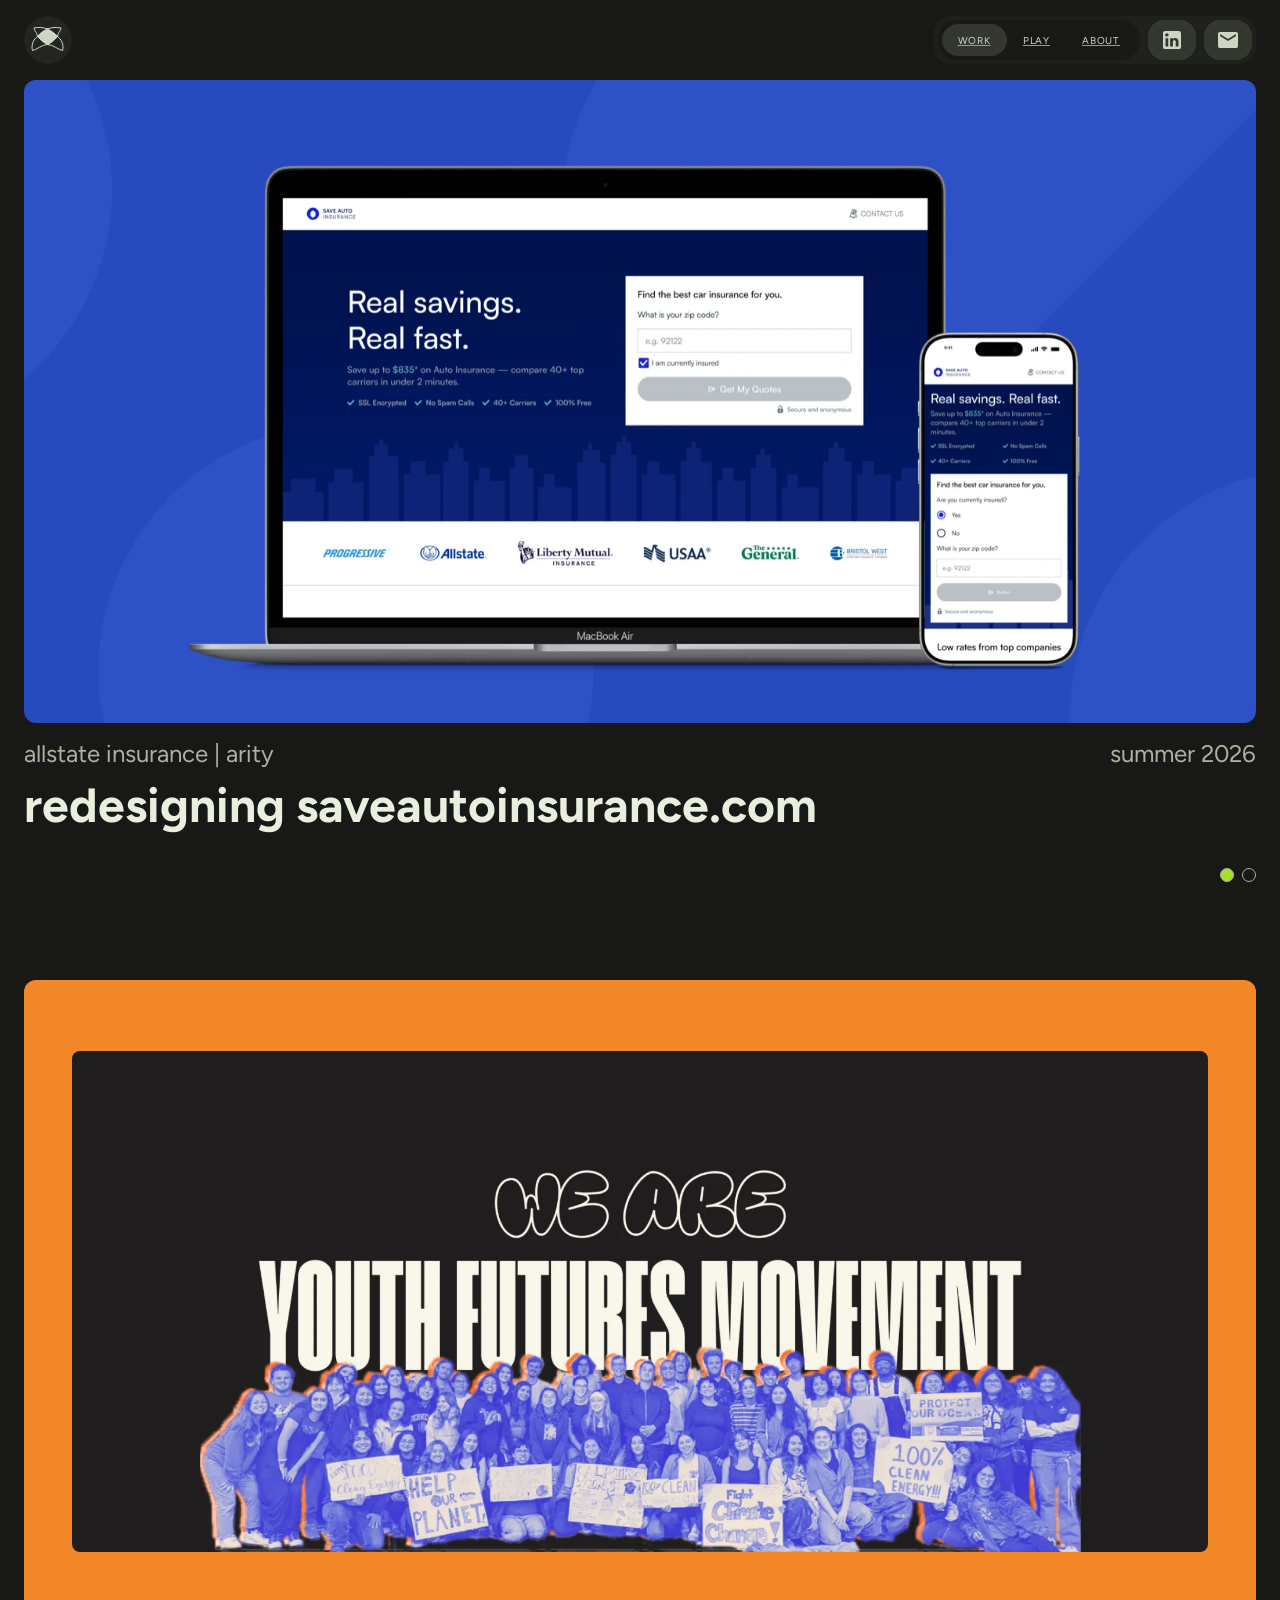
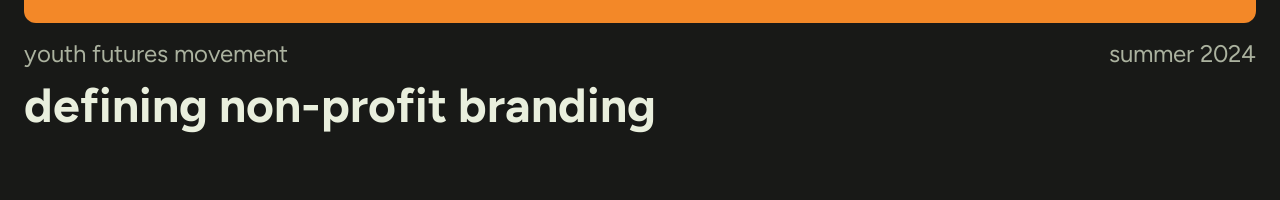
==== commit 5652ee33: "Merge pull request #2 from alxu2003/case-study/yfm Case study/yfm" ====
--- a/index.html
+++ b/index.html
@@ -88,23 +88,23 @@
                 </figcaption>
             </figure>
             <figure class="project-card">
-                <div class="mockup-card saveauto">
+                <a href="yfm.html" class="mockup-card yfm">
                     <img
                         class="mockup-card__image"
-                        src="images/allstate-arity-mockup.webp"
-                        alt="Save Auto Insurance redesign shown on a laptop and phone: a hero with a zip code lookup for auto insurance quotes, followed by a row of insurance carrier logos"
-                        width="1200"
-                        height="700"
+                        src="images/yfm/banner.webp"
+                        alt="The redesigned Youth Futures Movement home page banner: &ldquo;We are Youth Futures Movement&rdquo; above a photo of members holding protest signs"
+                        width="1920"
+                        height="846"
                         loading="lazy"
                         decoding="async"
                     >
-                </div>
+                </a>
                 <figcaption class="project-card__caption">
                     <div class="project-card__meta">
-                        <p class="heading">allstate insurance | arity</p>
-                        <p class="body-reg">summer 2026</p>
+                        <p class="heading">youth futures movement</p>
+                        <p class="heading">summer 2024</p>
                     </div>
-                    <h1 class="banner">redesigning saveautoinsurance.com</h1>
+                    <h1 class="banner">defining non-profit branding</h1>
                 </figcaption>
             </figure>
         </main>
--- a/styles/colors.css
+++ b/styles/colors.css
@@ -6,6 +6,7 @@
     --green: #A4E02B;
     --disabled: #4C5044;
     --saveauto-blue: #274DCB;
+    --yfm-orange: #F38828;
 
     /* Surfaces */
     --surface-primary: var(--black);
--- a/styles/styles.css
+++ b/styles/styles.css
@@ -230,6 +230,20 @@
             --card-bg-color: var(--saveauto-blue);
         }
 
+        /* Flat brand color, no pattern; the banner sits inset like a framed screenshot */
+        &.yfm {
+            --card-bg-color: var(--yfm-orange);
+            padding: 48px;
+
+            @media (width < 644px) {
+                padding: clamp(12px, 4vw, 32px);
+            }
+
+            .mockup-card__image {
+                border-radius: 8px;
+            }
+        }
+
         @media (width < 644px) {
             padding: clamp(12px, 4vw, 32px) clamp(12px, 4vw, 32px) clamp(8px, 2vw, 16px);
         }
--- a/styles/case-study.css
+++ b/styles/case-study.css
@@ -272,6 +272,33 @@
     .insight {
       grid-column: 1;
       grid-row: 2;
+    }
+  }
+
+  /* Image/video cards that split the content columns evenly; .wide takes a whole row */
+  &.gallery {
+    grid-template-columns: repeat(auto-fit, minmax(240px, 1fr));
+    gap: 8px;
+    align-items: start;
+    width: auto;
+    height: auto;
+
+    .card {
+      &.wide {
+        grid-column: 1 / -1;
+
+        /* Keep full-row videos from filling the whole viewport */
+        .video-card-frame {
+          align-self: center;
+          width: 75%;
+        }
+      }
+
+      > img {
+        width: 100%;
+        height: auto;
+        border-radius: 4px;
+      }
     }
   }
 }
